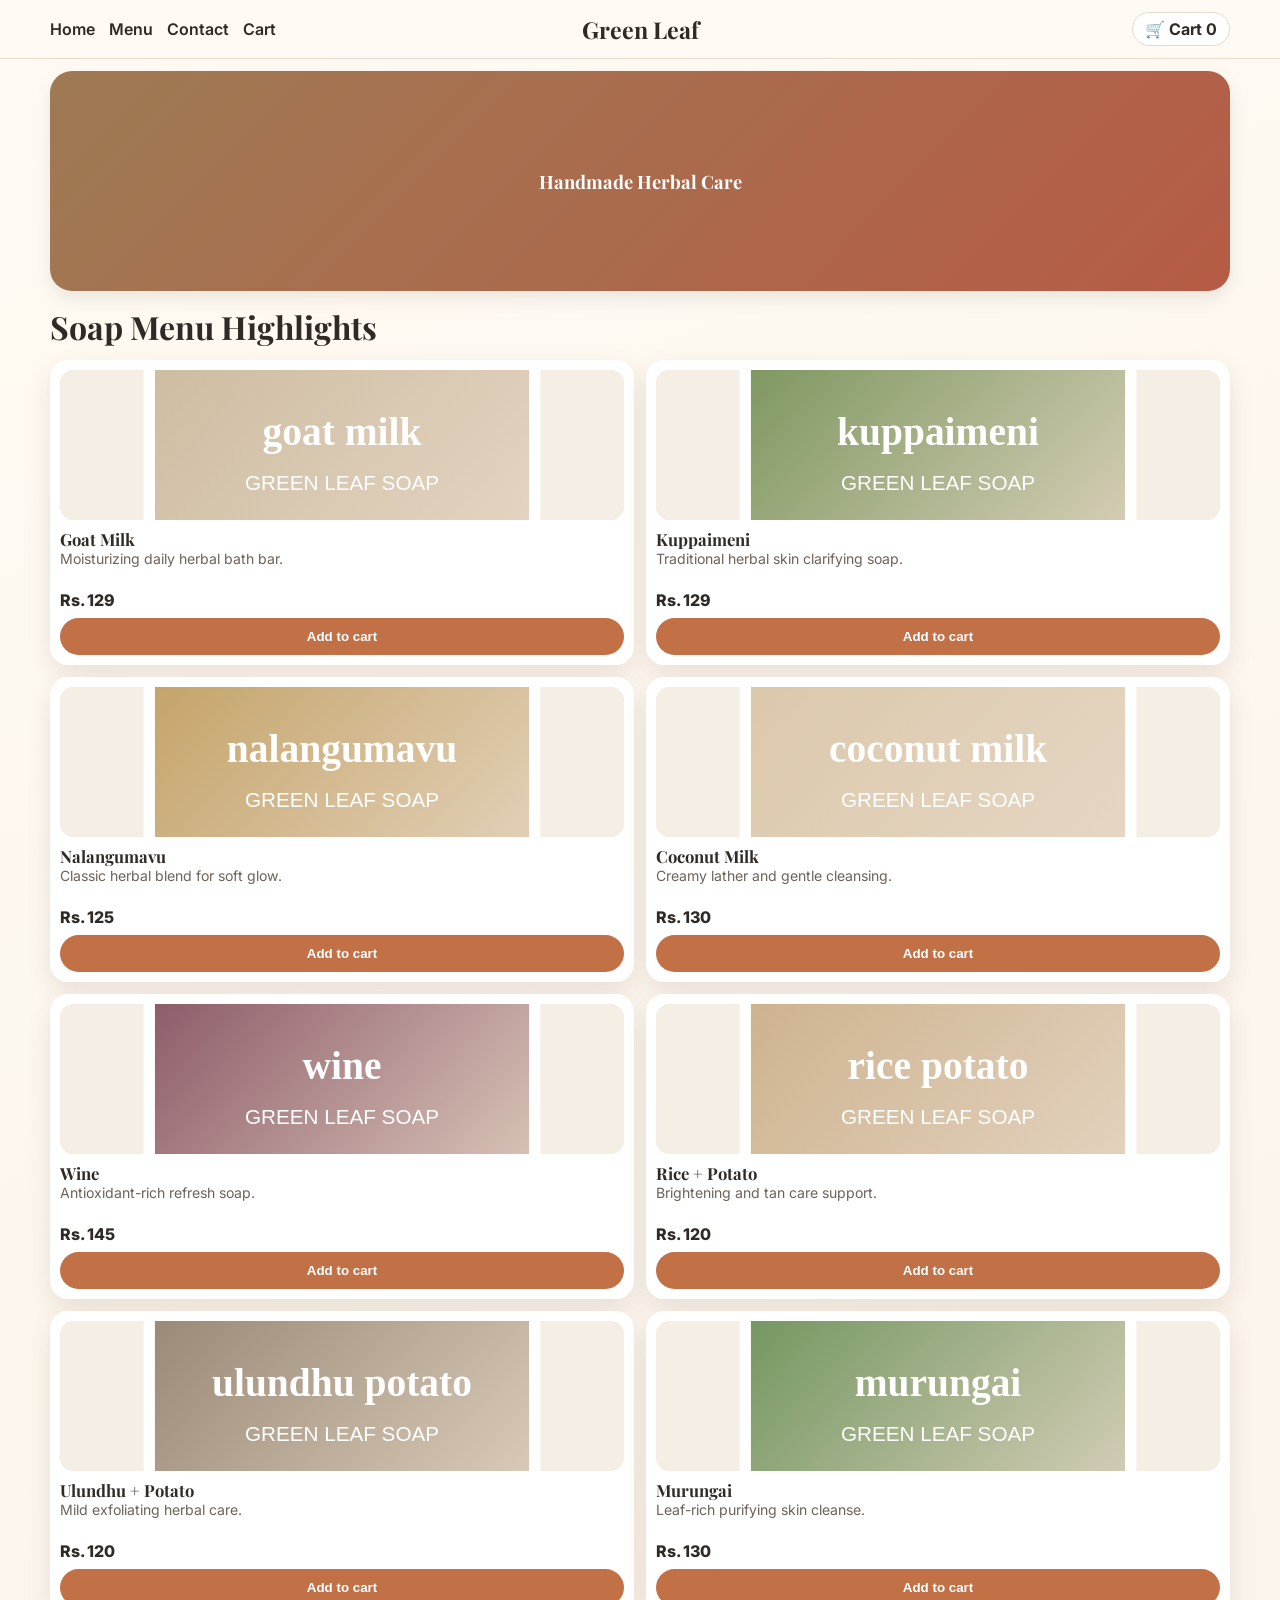
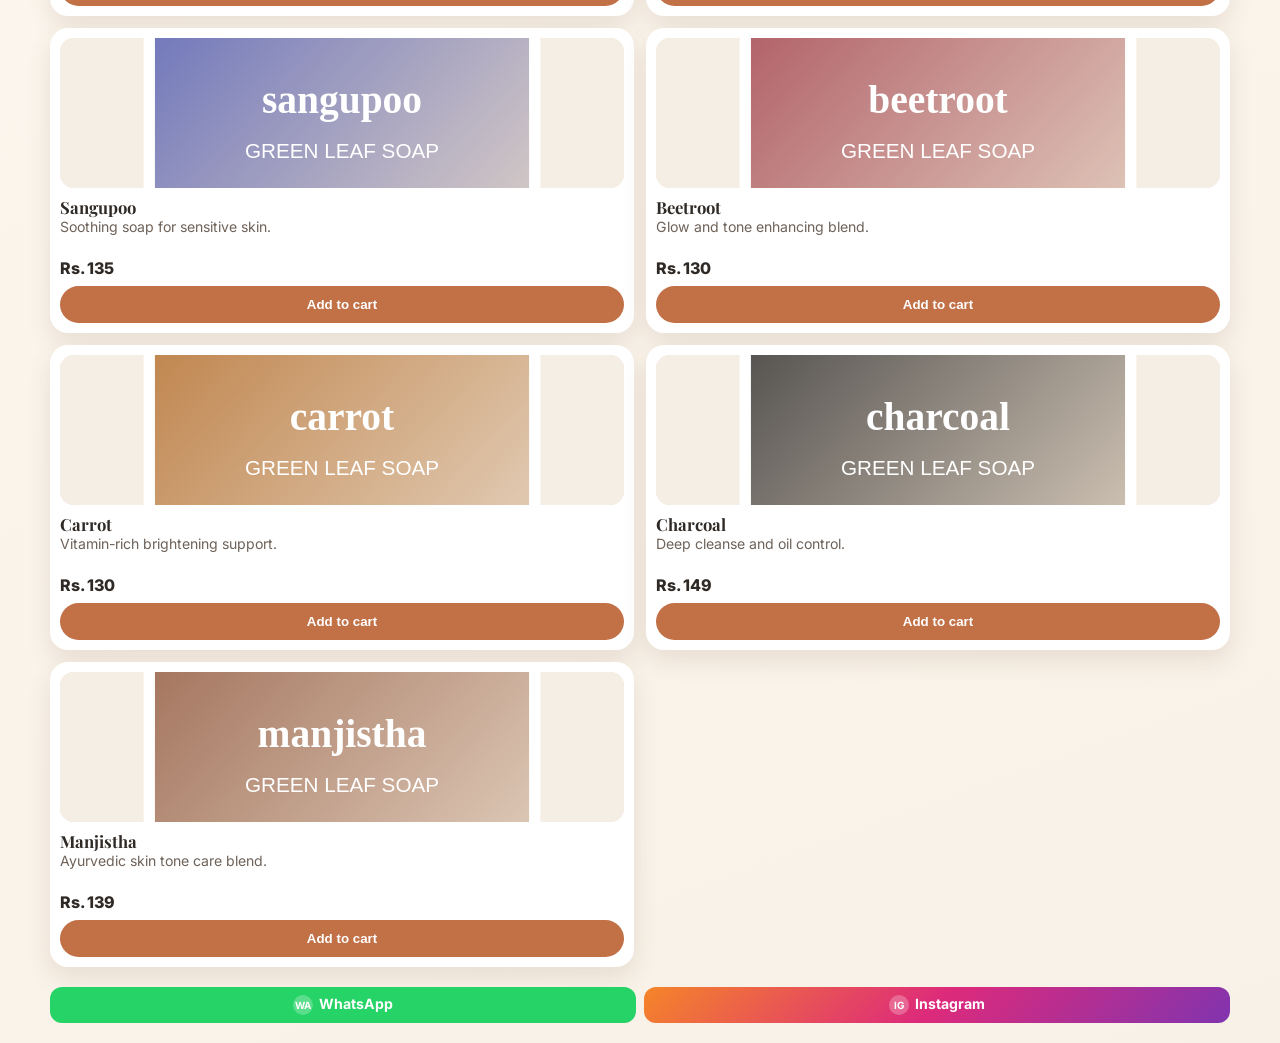
==== index.html @ b222e64d "Add files via upload" ====
﻿<!DOCTYPE html>
<html lang="en">
<head>
  <meta charset="UTF-8" />
  <meta name="viewport" content="width=device-width, initial-scale=1.0" />
  <title>Green Leaf | Home</title>
  <link rel="stylesheet" href="styles.css" />
</head>
<body>
  <header class="topbar">
    <div class="container nav nav-split">
      <nav class="left-links">
        <a href="index.html">Home</a>
        <a href="menu.html">Menu</a>
        <a href="contact.html">Contact</a>
        <a href="cart.html">Cart</a>
      </nav>
      <div class="brand brand-center-inline">Green Leaf</div>
      <a class="cart-chip link-clean" href="cart.html">🛒 Cart <span id="cartCount">0</span></a>
    </div>
  </header>

  <main class="container">
    <section class="slider" style="margin-top:12px;">
      <div class="slides" id="slides">
        <div class="slide one">Handmade Herbal Care</div>
        <div class="slide two">Freshly Crafted GREEN LEAF</div>
      </div>
      
    </section>

    <section id="menu" style="margin: 8px 0 16px;">
      <h2 class="section-title">Soap Menu Highlights</h2>
      <div class="menu-list menu-two" id="menuList"></div>
    </section>

    <section class="social-bottom card">
      <a class="social-link wa" target="_blank" href="https://wa.me/919597616797"><span class="social-logo">WA</span> WhatsApp</a>
      <a class="social-link ig" target="_blank" href="https://www.instagram.com/madurai_masala59?igsh=MTFqd3Q2MGIzbnFpYQ=="><span class="social-logo">IG</span> Instagram</a>
    </section>
  </main>

  <script src="app.js"></script>
</body>
</html>
---- styles.css ----
﻿@import url('https://fonts.googleapis.com/css2?family=Playfair+Display:wght@500;600;700&family=Inter:wght@400;500;600;700&display=swap');

:root {
  --cream: #f8f1e7;
  --cream-2: #fffaf3;
  --caramel: #b67a4e;
  --terracotta: #b65b45;
  --ink: #2f2a26;
  --muted: #6e6259;
  --line: #e8dacc;
  --ok: #2f7d4d;
  --shadow: 0 10px 24px rgba(104, 67, 38, 0.12);
  --radius: 18px;
}
*{box-sizing:border-box}
body{margin:0;font-family:"Inter",sans-serif;color:var(--ink);background:linear-gradient(160deg,var(--cream-2),var(--cream))}
.container{width:min(1180px,94%);margin:0 auto}
.topbar{position:sticky;top:0;background:rgba(255,250,243,.95);border-bottom:1px solid var(--line);z-index:10}
.nav{display:grid;grid-template-columns:1fr auto 1fr;align-items:center;padding:12px 0}
.left-links{display:flex;gap:14px}
.left-links a{text-decoration:none;color:var(--ink);font-weight:600}
.brand-center-inline{justify-self:center;font-family:"Playfair Display",serif;font-weight:700;font-size:1.45rem}
.cart-chip{justify-self:end;text-decoration:none;color:var(--ink);background:#fff;border:1px solid var(--line);border-radius:999px;padding:6px 12px;font-weight:700}

.slider{margin:16px 0 14px;border-radius:22px;overflow:hidden;background:#fff;border:1px solid var(--line);box-shadow:var(--shadow)}
.slides{display:flex;transition:transform .45s ease}.slide{min-width:100%;height:220px;display:grid;place-items:center;color:#fff;font-size:1.15rem;font-weight:700;font-family:"Playfair Display",serif}
.slide.one{background:linear-gradient(135deg,#9f7a54,#b65b45)}.slide.two{background:linear-gradient(135deg,#567c4d,#b67a4e)}
.dots{display:none !important;}.dot{display:none !important;}.dot.active{display:none !important;}

.section-title{margin:10px 0 12px;font-family:"Playfair Display",serif;font-size:2rem}
.menu-list{display:grid;gap:12px;margin-bottom:20px}.menu-two{grid-template-columns:repeat(2,minmax(0,1fr))}
.menu-item{background:#fff;border-radius:var(--radius);box-shadow:var(--shadow);padding:10px;display:grid;gap:8px}
.thumb{width:100%;height:150px;border-radius:14px;overflow:hidden;background:#efe2d4}.thumb img{width:100%;height:100%;object-fit:cover;display:block}
.item-name{margin:0;font-family:"Playfair Display",serif;font-size:1.04rem}.item-desc{margin:0;color:var(--muted);font-size:.88rem;min-height:36px}.price{margin-top:4px;font-weight:800}

.btn{border:0;border-radius:999px;padding:11px 14px;font-weight:700;cursor:pointer}.btn-primary{background:#c27046;color:#fff}.btn-soft{background:#fff;border:1px solid var(--line);color:var(--ink)}
.small-btn{width:auto}

.cart-shell{display:grid;grid-template-columns:1fr 1fr;gap:18px;padding:20px 0 24px}
.cart-panel,.order-panel{background:#f5efe7;border:1px solid #e3d0bd;border-radius:18px;padding:18px;box-shadow:none}
.cart-row{display:grid;grid-template-columns:58px 1fr auto;gap:10px;align-items:center;padding:10px 0;border-bottom:1px dashed #e5c8ab}
.cart-row:last-child{border-bottom:0}
.thumb-sm{width:50px;height:50px;border-radius:9px;overflow:hidden;background:#eee}
.qty{display:inline-flex;align-items:center;gap:8px}.qty button{width:28px;height:28px;border:1px solid #c77e57;border-radius:50%;background:#fff;cursor:pointer}
.subtle{color:var(--muted);font-size:.9rem}
.totals-box{border-top:1px dashed #e5c8ab;margin-top:8px;padding-top:8px}
.summary-line{display:flex;justify-content:space-between;margin:8px 0}.grand{font-size:1.05rem;color:#a24e2e}

label{font-size:1rem}
input,textarea{width:100%;padding:10px;border-radius:9px;border:1px solid #dcbca0;background:#fff;font-size:1rem}
.form-grid{display:grid;gap:10px}
.payment-fieldset{border:1px solid #cdb49e;padding:10px;margin:12px 0}.payment-fieldset legend{padding:0 8px;color:#5f4c3f}
.payment-fieldset label{margin-right:16px;font-size:1rem}

.upi-box{background:#f1e2d0;border-radius:12px;padding:12px;border:1px solid #e2c8a9}
.cta-row{display:flex;gap:10px;flex-wrap:wrap}.cta-row .small-btn{flex:1;min-width:140px}
.qr{width:280px;height:280px;background:#fff;border-radius:10px;padding:6px;margin-top:10px}
.msg{font-size:.9rem}.msg.ok{color:var(--ok)}.msg.err{color:#b23232}.hidden{display:none!important}

.social-bottom{display:grid;grid-template-columns:1fr 1fr;gap:8px;margin-bottom:20px}.social-link{text-decoration:none;color:#fff;font-weight:700;border-radius:12px;padding:8px 10px;display:flex;justify-content:center;gap:6px;font-size:.88rem}.social-link.wa{background:#25D366}.social-link.ig{background:linear-gradient(135deg,#f58529,#dd2a7b,#8134af)}.social-logo{width:20px;height:20px;border-radius:50%;background:rgba(255,255,255,.25);display:grid;place-items:center;font-size:.62rem}

@media (max-width: 900px){
  .cart-shell{grid-template-columns:1fr}
  .section-title{font-size:1.5rem}
}


.upi-note{font-size:.85rem;color:#6e6259;margin-top:8px}.hidden{display:none!important}.action-space{display:grid;grid-template-columns:1fr;gap:8px;min-height:140px;margin-top:12px}.action-space button[disabled]{opacity:.45;cursor:not-allowed}

.payment-unique{
  border:1px solid #d8bea4;
  border-radius:14px;
  padding:12px;
  background:linear-gradient(145deg,#fffaf3,#f6eadc);
}
.payment-unique legend{`n  font-size:1rem;`n  color:#72492f;`n  padding:0 8px;`n}
.payment-unique .pay-chip{
  display:inline-block;
  margin:6px 8px 0 0;
}
.payment-unique .pay-chip input{
  position:absolute;
  opacity:0;
  pointer-events:none;
}
.payment-unique .pay-chip span{
  display:inline-block;
  padding:8px 12px;
  border-radius:999px;
  border:1px solid #d6b79b;
  background:#fff;
  color:#5b4233;
  font-weight:600;
  font-size:.9rem;
  transition:.2s ease;
}
.payment-unique .pay-chip input:checked + span{
  background:linear-gradient(135deg,#c67b4e,#b65b45);
  border-color:#b65b45;
  color:#fff;
  box-shadow:0 6px 14px rgba(182,91,69,.22);
}


.hero-gallery{
  margin-top:16px;
  display:grid;
  grid-template-columns:repeat(3,minmax(0,1fr));
  gap:10px;
}
.hero-card{
  border-radius:16px;
  overflow:hidden;
  background:#efe2d4;
  box-shadow:0 8px 18px rgba(0,0,0,.08);
}
.hero-card img{
  width:100%;
  height:170px;
  object-fit:cover;
  display:block;
}

/* remove visible border in hero/slider area */
.slider{
  border:none !important;
  box-shadow:0 8px 18px rgba(0,0,0,.08);
}

@media (max-width:760px){
  .hero-gallery{grid-template-columns:1fr 1fr;}
  .hero-card:last-child{grid-column:1 / -1;}
}
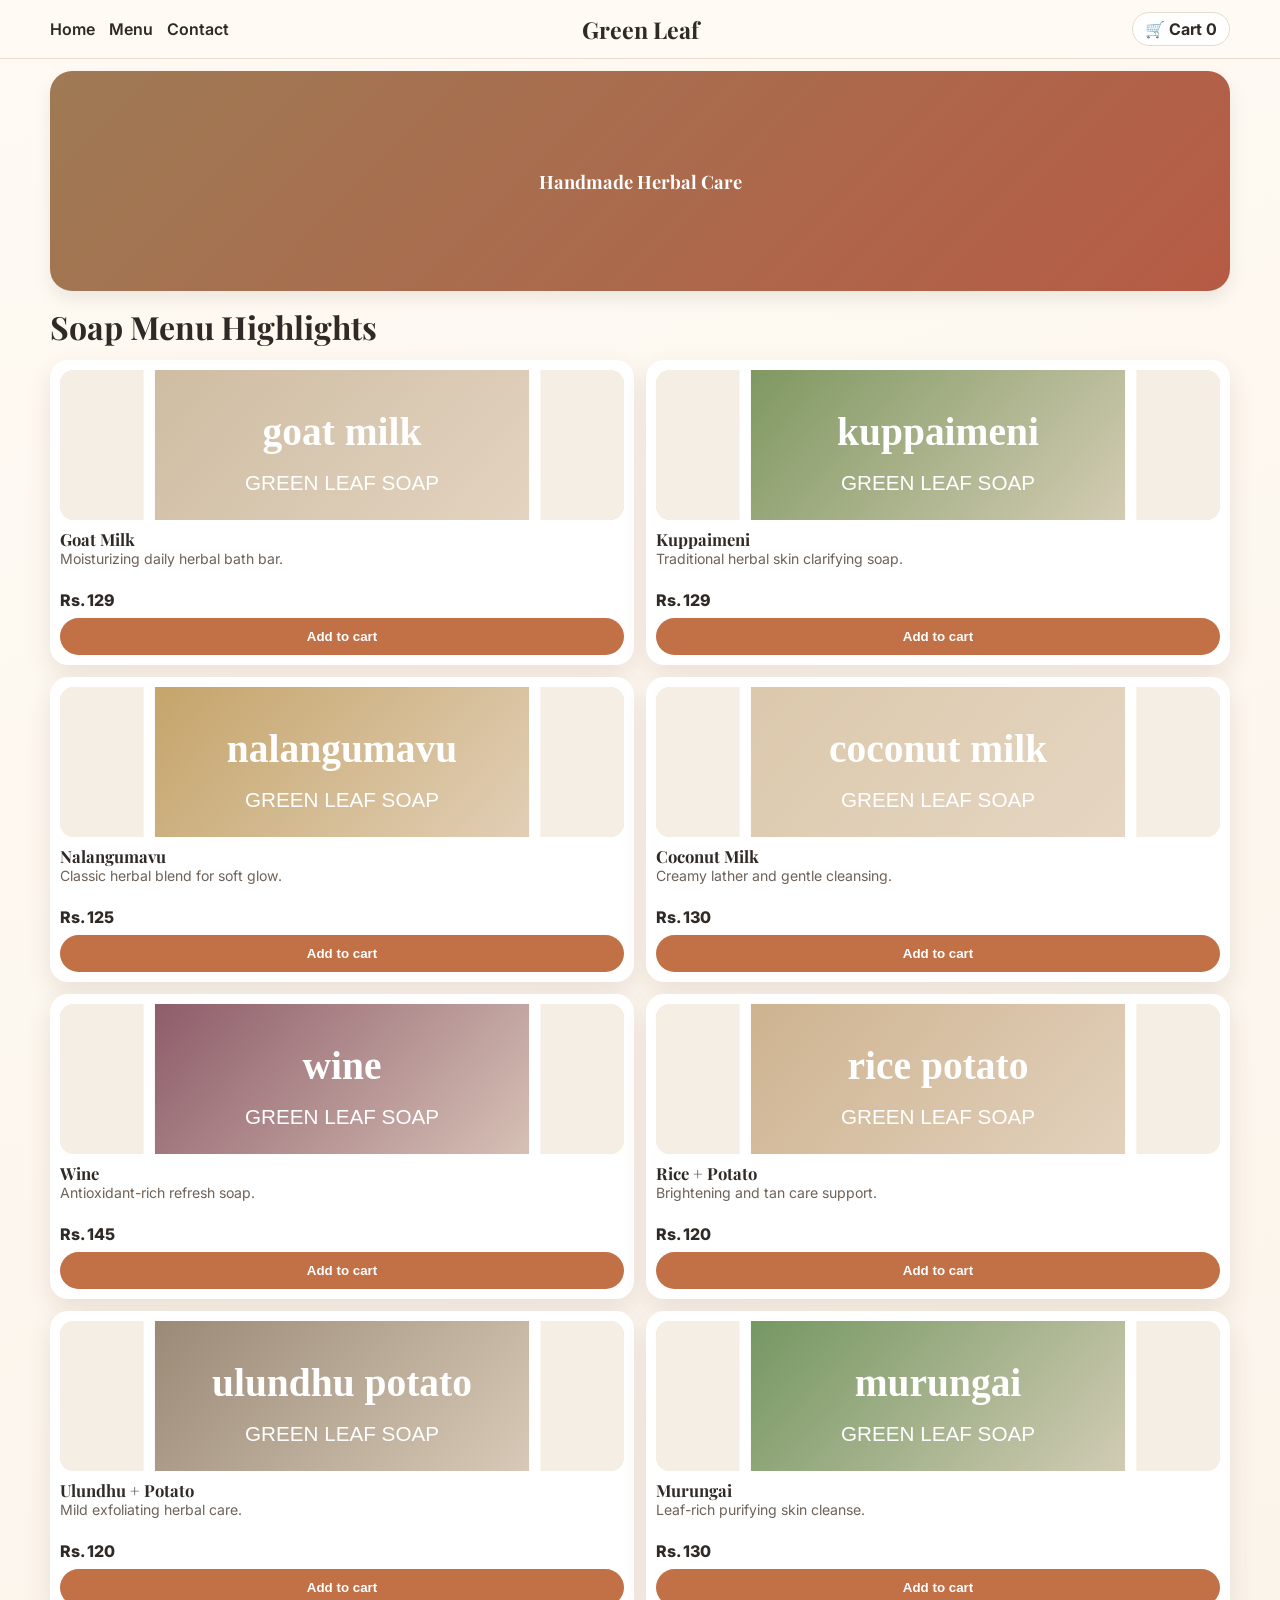
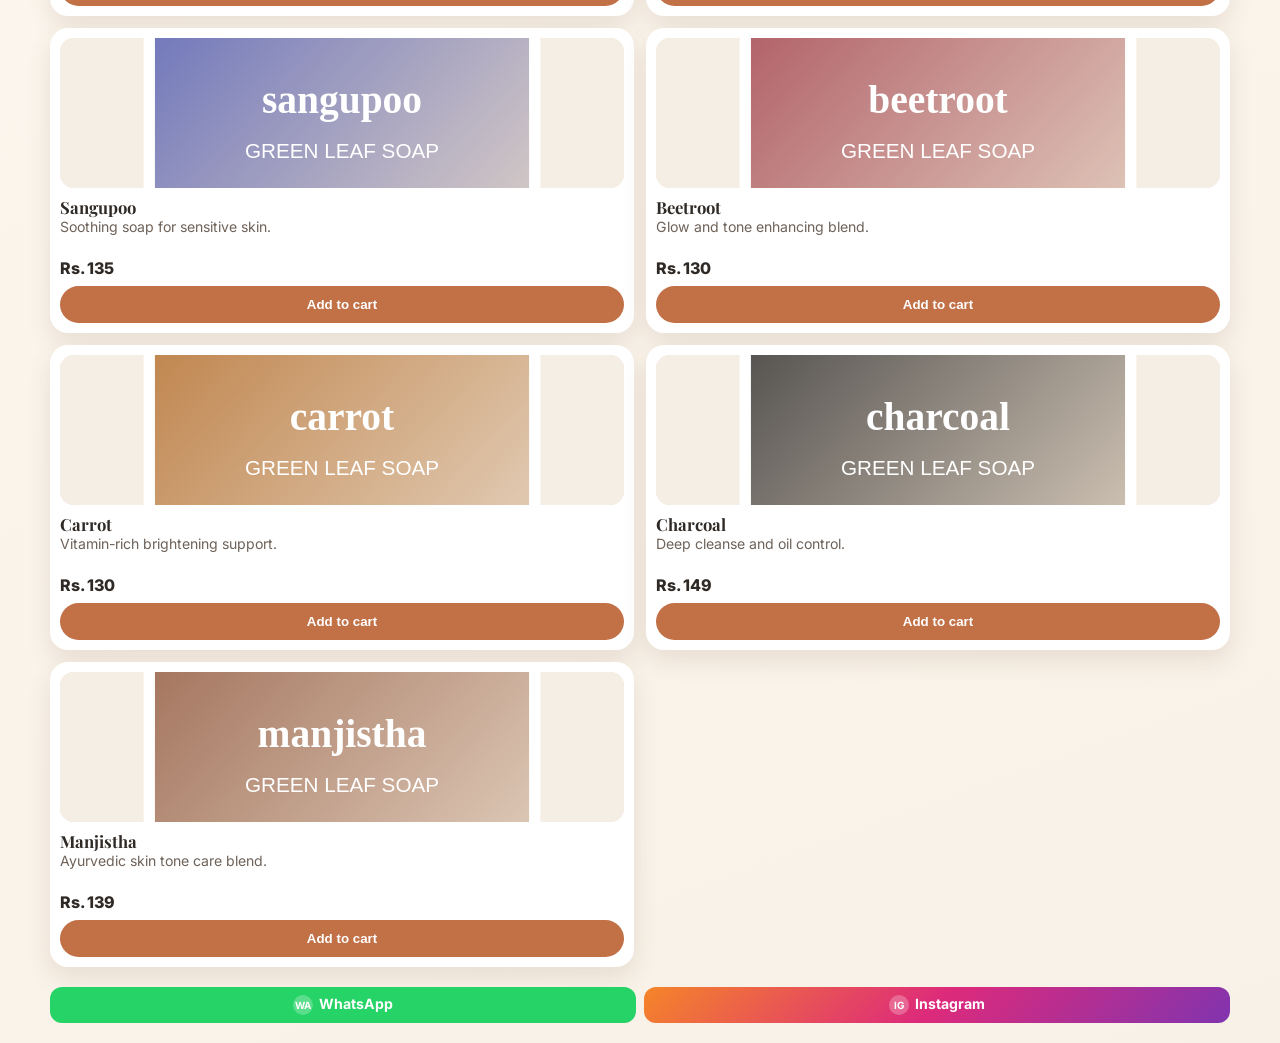
==== commit d1a4c90c: "Add files via upload" ====
--- a/index.html
+++ b/index.html
@@ -9,11 +9,11 @@
 <body>
   <header class="topbar">
     <div class="container nav nav-split">
-      <nav class="left-links">
-        <a href="index.html">Home</a>
-        <a href="menu.html">Menu</a>
-        <a href="contact.html">Contact</a>
-        <a href="cart.html">Cart</a>
+      <button class="menu-toggle" id="menuToggle" aria-label="Open menu">☰</button>
+      <nav class="left-links" id="mobileNav">
+        <a href="index.html">Home</a>
+        <a href="menu.html">Menu</a>
+        <a href="contact.html">Contact</a>
       </nav>
       <div class="brand brand-center-inline">Green Leaf</div>
       <a class="cart-chip link-clean" href="cart.html">🛒 Cart <span id="cartCount">0</span></a>
@@ -45,3 +45,5 @@
 </html>
 
 
+
+
--- a/styles.css
+++ b/styles.css
@@ -132,3 +132,14 @@
   .hero-card:last-child{grid-column:1 / -1;}
 }
 
+
+.menu-toggle{display:none;border:1px solid var(--line);background:#fff;border-radius:10px;width:38px;height:38px;font-size:1.1rem;cursor:pointer}
+#mobileNav{display:flex}
+
+@media (max-width:760px){
+  .nav{grid-template-columns:40px 1fr auto;align-items:center;position:relative}
+  .menu-toggle{display:inline-flex;align-items:center;justify-content:center}
+  .brand-center-inline{justify-self:center;font-size:1.9rem}
+  #mobileNav{display:none;position:absolute;left:0;top:54px;background:#fffaf3;border:1px solid var(--line);border-radius:10px;padding:10px;flex-direction:column;gap:8px;box-shadow:var(--shadow);z-index:30}
+  #mobileNav.open{display:flex}
+}
